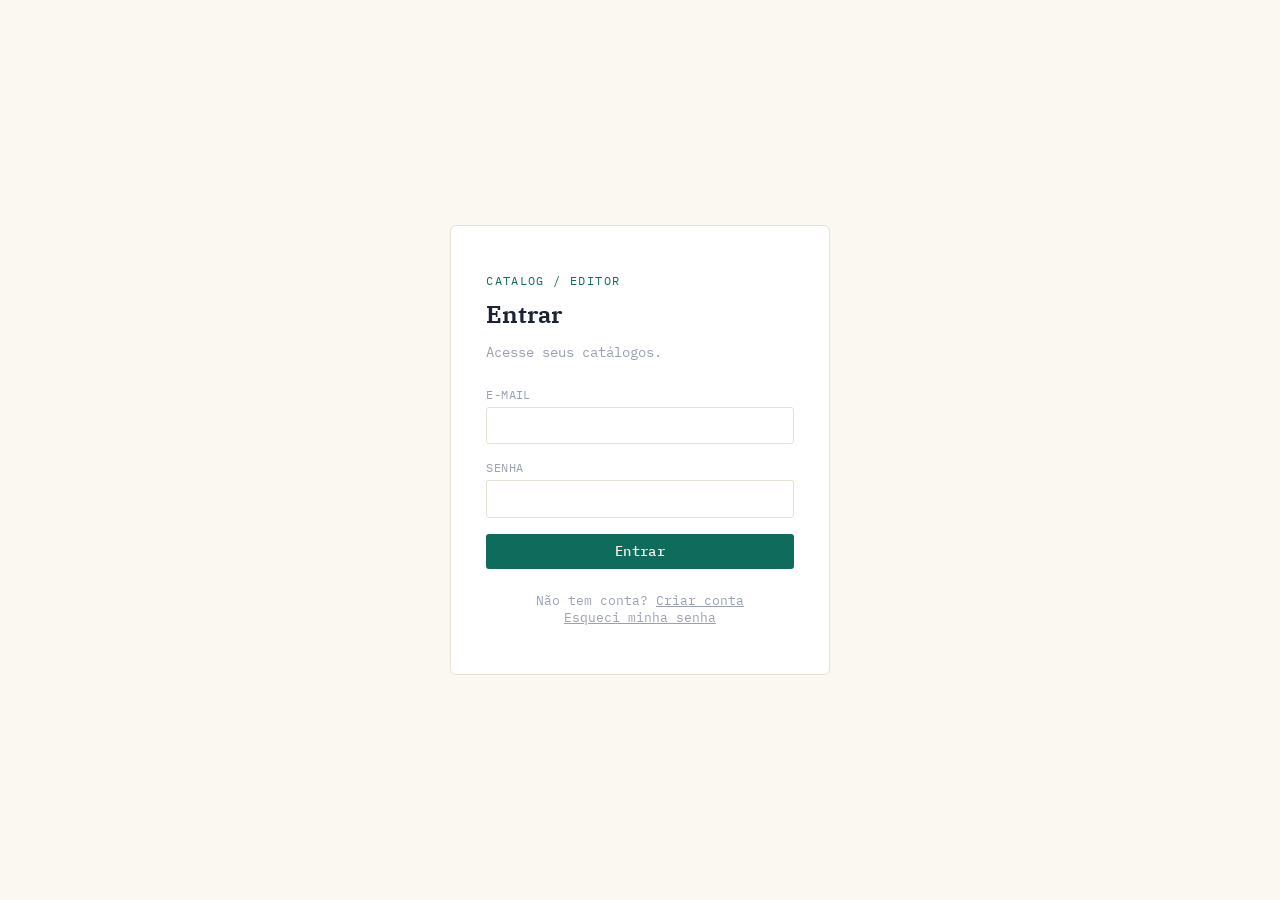
==== dashboard.html @ fa02b17f "first commit" ====
<!doctype html>
<html lang="pt-br">
<head>
  <meta charset="UTF-8" />
  <meta name="viewport" content="width=device-width, initial-scale=1.0" />
  <title>Meus catálogos</title>
  <link rel="stylesheet" href="css/style.css" />
</head>
<body>
  <header class="app-header">
    <a href="dashboard.html" class="brand">catalog<span>/</span>editor</a>
    <nav class="app-nav">
      <span id="user-name"></span>
      <a href="profile.html">Perfil</a>
      <button id="logout-btn">Sair</button>
    </nav>
  </header>

  <main class="page-wrap">
    <div class="page-head">
      <div>
        <p class="eyebrow">Espaço de trabalho</p>
        <h1>Meus catálogos</h1>
      </div>
    </div>

    <div id="msg"></div>
    <div id="grid" class="catalogue-grid"></div>
  </main>

  <script type="module" src="js/dashboard.js"></script>
</body>
</html>
---- css/style.css ----
@import url("https://fonts.googleapis.com/css2?family=IBM+Plex+Mono:wght@400;500;600&family=IBM+Plex+Serif:ital,wght@0,400;0,600;1,400&display=swap");

:root {
  --ink: #1c2333;
  --ink-2: #242b41;
  --paper: #fbf8f2;
  --paper-line: #e7e1d3;
  --accent: #0f6b5c;
  --accent-hover: #0c5548;
  --danger: #c4432b;
  --danger-hover: #a5371f;
  --text-light: #f3f1ea;
  --text-muted: #9aa0b4;
  --text-dark: #1c2333;
  --radius: 3px;
  --mono: "IBM Plex Mono", ui-monospace, monospace;
  --serif: "IBM Plex Serif", Georgia, serif;
}

* {
  box-sizing: border-box;
}

body {
  margin: 0;
  font-family: var(--mono);
  color: var(--text-dark);
  background: var(--paper);
  -webkit-font-smoothing: antialiased;
}

a {
  color: inherit;
}

h1, h2, h3 {
  font-family: var(--serif);
  margin: 0 0 0.5em;
  font-weight: 600;
}

button, input, select, textarea {
  font-family: var(--mono);
  font-size: 0.85rem;
}

label {
  display: block;
  font-size: 0.72rem;
  letter-spacing: 0.04em;
  text-transform: uppercase;
  color: var(--text-muted);
  margin-bottom: 0.3rem;
}

input[type="text"],
input[type="email"],
input[type="password"],
input[type="number"],
input[type="color"],
input[type="url"],
textarea,
select {
  width: 100%;
  padding: 0.55rem 0.6rem;
  border: 1px solid var(--paper-line);
  border-radius: var(--radius);
  background: #fff;
  color: var(--text-dark);
}

input:focus, textarea:focus, select:focus, button:focus-visible {
  outline: 2px solid var(--accent);
  outline-offset: 1px;
}

button {
  cursor: pointer;
  border: none;
  border-radius: var(--radius);
  padding: 0.55rem 1rem;
  font-weight: 500;
  letter-spacing: 0.02em;
}

.btn-primary {
  background: var(--accent);
  color: var(--text-light);
}
.btn-primary:hover { background: var(--accent-hover); }

.btn-secondary {
  background: transparent;
  border: 1px solid var(--paper-line);
  color: var(--text-dark);
}
.btn-secondary:hover { border-color: var(--ink); }

.btn-danger {
  background: transparent;
  color: var(--danger);
  border: 1px solid var(--danger);
}
.btn-danger:hover { background: var(--danger); color: #fff; }

.btn-block { width: 100%; }

/* ---------- Telas de autenticação ---------- */

.auth-shell {
  min-height: 100vh;
  display: grid;
  place-items: center;
  padding: 2rem;
}

.auth-card {
  width: 100%;
  max-width: 380px;
  background: #fff;
  border: 1px solid var(--paper-line);
  border-radius: 6px;
  padding: 2.2rem;
}

.auth-mark {
  font-family: var(--mono);
  font-size: 0.72rem;
  letter-spacing: 0.12em;
  text-transform: uppercase;
  color: var(--accent);
  margin-bottom: 0.6rem;
}

.auth-card h1 {
  font-size: 1.5rem;
}

.auth-sub {
  color: var(--text-muted);
  font-size: 0.85rem;
  margin-bottom: 1.6rem;
}

.field {
  margin-bottom: 1rem;
}

.auth-footer {
  margin-top: 1.4rem;
  font-size: 0.8rem;
  color: var(--text-muted);
  text-align: center;
}

.msg {
  border-radius: var(--radius);
  padding: 0.6rem 0.75rem;
  font-size: 0.8rem;
  margin-bottom: 1rem;
}
.msg-error { background: #fbeae6; color: var(--danger); border: 1px solid #f0c9bd; }
.msg-success { background: #e9f3f0; color: var(--accent); border: 1px solid #c6ded8; }
.msg-info { background: #eef0f5; color: var(--ink); border: 1px solid #dde1ea; }

.token-reveal {
  margin-top: 1rem;
  padding: 0.7rem;
  background: var(--paper);
  border: 1px dashed var(--paper-line);
  border-radius: var(--radius);
  font-size: 0.72rem;
  word-break: break-all;
}
.token-reveal strong { display: block; text-transform: uppercase; letter-spacing: 0.05em; margin-bottom: 0.3rem; color: var(--text-muted); font-size: 0.68rem;}

/* ---------- Layout app (dashboard / editor / perfil) ---------- */

.app-header {
  background: var(--ink);
  color: var(--text-light);
  padding: 0.85rem 1.5rem;
  display: flex;
  align-items: center;
  justify-content: space-between;
}

.app-header .brand {
  font-family: var(--mono);
  font-size: 0.8rem;
  letter-spacing: 0.1em;
  text-transform: uppercase;
  color: var(--text-light);
  text-decoration: none;
}
.app-header .brand span { color: var(--accent); }

.app-nav { display: flex; align-items: center; gap: 1.2rem; font-size: 0.78rem; }
.app-nav a { color: var(--text-muted); text-decoration: none; }
.app-nav a:hover { color: var(--text-light); }
.app-nav button { background: none; padding: 0; color: var(--text-muted); font-size: 0.78rem; }
.app-nav button:hover { color: var(--text-light); }

.page-wrap {
  max-width: 1100px;
  margin: 0 auto;
  padding: 2rem 1.5rem 4rem;
}

.page-head {
  display: flex;
  justify-content: space-between;
  align-items: flex-end;
  margin-bottom: 1.6rem;
  gap: 1rem;
  flex-wrap: wrap;
}

.page-head p.eyebrow {
  font-family: var(--mono);
  font-size: 0.72rem;
  letter-spacing: 0.1em;
  text-transform: uppercase;
  color: var(--accent);
  margin: 0 0 0.3rem;
}

/* ---------- Dashboard ---------- */

.catalogue-grid {
  display: grid;
  grid-template-columns: repeat(auto-fill, minmax(220px, 1fr));
  gap: 1.1rem;
}

.catalogue-card {
  background: #fff;
  border: 1px solid var(--paper-line);
  border-radius: 4px;
  padding: 1.1rem;
  text-decoration: none;
  color: var(--text-dark);
  display: flex;
  flex-direction: column;
  gap: 0.5rem;
  transition: border-color 0.15s;
  position: relative;
}
.catalogue-card:hover { border-color: var(--accent); }

.catalogue-card h3 {
  font-size: 1.05rem;
  margin: 0;
}

.catalogue-card .meta {
  font-size: 0.7rem;
  color: var(--text-muted);
}

.catalogue-card .card-actions {
  margin-top: auto;
  display: flex;
  justify-content: flex-end;
}
.catalogue-card .card-actions button {
  font-size: 0.7rem;
  padding: 0.3rem 0.6rem;
}

.new-catalogue-card {
  border: 1px dashed var(--paper-line);
  border-radius: 4px;
  display: flex;
  align-items: center;
  justify-content: center;
  min-height: 110px;
  background: transparent;
  color: var(--text-muted);
  font-size: 0.85rem;
}
.new-catalogue-card:hover { border-color: var(--accent); color: var(--accent); }

.empty-state {
  border: 1px dashed var(--paper-line);
  border-radius: 4px;
  padding: 3rem 2rem;
  text-align: center;
  color: var(--text-muted);
}
.empty-state h2 { color: var(--text-dark); font-size: 1.2rem; }

/* ---------- Editor ---------- */

.editor-shell {
  display: grid;
  grid-template-columns: 240px 1fr 260px;
  height: calc(100vh - 56px);
}

.editor-panel {
  background: var(--ink-2);
  color: var(--text-light);
  padding: 1.2rem;
  overflow-y: auto;
}
.editor-panel h4 {
  font-family: var(--mono);
  font-size: 0.7rem;
  letter-spacing: 0.08em;
  text-transform: uppercase;
  color: var(--text-muted);
  margin: 1.3rem 0 0.6rem;
}
.editor-panel h4:first-child { margin-top: 0; }

.editor-panel label { color: var(--text-muted); }
.editor-panel input[type="text"],
.editor-panel input[type="number"],
.editor-panel input[type="url"],
.editor-panel input[type="color"],
.editor-panel input[type="file"] {
  background: var(--ink);
  border-color: #3a4260;
  color: var(--text-light);
}
.editor-panel input[type="file"] {
  padding: 0.4rem;
  font-size: 0.72rem;
}

.dim-row { display: grid; grid-template-columns: 1fr 1fr; gap: 0.5rem; }

.add-element-btn {
  width: 100%;
  background: transparent;
  border: 1px solid #3a4260;
  color: var(--text-light);
  margin-bottom: 0.5rem;
  text-align: left;
  font-size: 0.78rem;
}
.add-element-btn:hover { border-color: var(--accent); color: var(--accent); }

/* .btn-secondary foi pensado pra fundos claros (texto escuro). Dentro do
   painel escuro do editor (ex: os botões de exportar PNG/PDF) isso ficava
   quase ilegível — texto escuro em cima de fundo escuro. */
.editor-panel .btn-secondary {
  color: var(--text-light);
  border-color: #3a4260;
}
.editor-panel .btn-secondary:hover {
  border-color: var(--accent);
  color: var(--accent);
}

.canvas-viewport {
  overflow: auto;
  display: flex;
  align-items: flex-start;
  justify-content: center;
  padding: 3rem;
  background:
    linear-gradient(90deg, rgba(0,0,0,0.035) 1px, transparent 1px),
    linear-gradient(rgba(0,0,0,0.035) 1px, transparent 1px);
  background-size: 24px 24px;
}

.page-frame {
  position: relative;
  flex-shrink: 0;
}

.page-frame::before, .page-frame::after,
.page-frame .crop-tl, .page-frame .crop-tr, .page-frame .crop-bl, .page-frame .crop-br {
  content: "";
  position: absolute;
  width: 14px;
  height: 14px;
  border: 1px solid var(--ink);
  opacity: 0.35;
}
.page-frame .crop-tl { top: -8px; left: -8px; border-width: 1px 0 0 1px; }
.page-frame .crop-tr { top: -8px; right: -8px; border-width: 1px 1px 0 0; }
.page-frame .crop-bl { bottom: -8px; left: -8px; border-width: 0 0 1px 1px; }
.page-frame .crop-br { bottom: -8px; right: -8px; border-width: 0 1px 1px 0; }
.page-frame::before, .page-frame::after { display: none; }

.page-canvas {
  background: #fff;
  box-shadow: 0 8px 30px rgba(28, 35, 51, 0.18);
  position: relative;
  overflow: hidden;
}
.page-canvas.drag-over {
  outline: 3px dashed var(--accent);
  outline-offset: -3px;
}

.page-spec {
  position: absolute;
  bottom: -1.6rem;
  left: 0;
  font-size: 0.68rem;
  color: var(--text-muted);
  letter-spacing: 0.03em;
}

.el {
  position: absolute;
  border: 1px solid transparent;
  cursor: grab;
  font-family: var(--serif);
  font-size: 0.95rem;
  line-height: 1.35;
  padding: 4px 6px;
}
.el.el-image { overflow: hidden; }
.el.el-text { overflow: visible; }
.el:hover { border-color: rgba(15, 107, 92, 0.35); }
.el.selected { border-color: var(--accent); }
.el.dragging { cursor: grabbing; opacity: 0.85; }
.el img { width: 100%; height: 100%; object-fit: cover; display: block; pointer-events: none; }
.el .el-content {
  outline: none;
  width: 100%;
  height: 100%;
  white-space: pre-wrap;
  overflow-wrap: break-word;
}

.el .el-delete {
  position: absolute;
  top: -10px;
  right: -10px;
  width: 20px;
  height: 20px;
  border-radius: 50%;
  background: var(--danger);
  color: #fff;
  font-size: 0.7rem;
  line-height: 1;
  display: none;
  align-items: center;
  justify-content: center;
  padding: 0;
}
.el.selected .el-delete { display: flex; }

.el .el-resize {
  position: absolute;
  width: 11px;
  height: 11px;
  right: -6px;
  bottom: -6px;
  background: var(--accent);
  border: 2px solid #fff;
  border-radius: 2px;
  cursor: nwse-resize;
  display: none;
}
.el.selected .el-resize { display: block; }

.page-canvas.exporting .el { border-color: transparent !important; }
.page-canvas.exporting .el-delete,
.page-canvas.exporting .el-resize { display: none !important; }

.status-line {
  font-size: 0.72rem;
  color: var(--text-muted);
  padding: 0.4rem 1.5rem;
  border-top: 1px solid var(--paper-line);
  background: #fff;
}
.status-line.saving { color: var(--accent); }
.status-line.error { color: var(--danger); }

.field-inline { display: flex; gap: 0.5rem; margin-bottom: 0.9rem; }
.field-inline > * { flex: 1; }

hr.rule { border: none; border-top: 1px solid #3a4260; margin: 1rem 0; }

@media (max-width: 900px) {
  .editor-shell { grid-template-columns: 1fr; height: auto; }
  .canvas-viewport { order: -1; padding: 1.5rem; }
}

/* ---------- Homepage ---------- */

.home-header {
  display: flex;
  align-items: center;
  justify-content: space-between;
  padding: 1.3rem 1.8rem;
}
.home-header .brand {
  font-family: var(--mono);
  font-size: 0.8rem;
  letter-spacing: 0.1em;
  text-transform: uppercase;
  text-decoration: none;
  color: var(--text-dark);
}
.home-header .brand span { color: var(--accent); }
.home-header .btn-nav {
  font-size: 0.75rem;
  padding: 0.5rem 1rem;
}

.hero {
  max-width: 620px;
  margin: 0 auto;
  padding: 3.5rem 1.5rem 2.5rem;
  text-align: center;
}
.hero .eyebrow {
  font-family: var(--mono);
  font-size: 0.72rem;
  letter-spacing: 0.12em;
  text-transform: uppercase;
  color: var(--accent);
  margin: 0 0 0.9rem;
}
.hero h1 {
  font-size: 2.3rem;
  line-height: 1.2;
  margin: 0 0 1rem;
}
.hero p.lead {
  color: var(--text-muted);
  font-size: 0.95rem;
  line-height: 1.6;
  max-width: 460px;
  margin: 0 auto 2rem;
}
.hero .btn-primary {
  font-size: 0.85rem;
  padding: 0.75rem 1.6rem;
}

.mock-wrap {
  display: flex;
  justify-content: center;
  margin: 2.5rem auto 0;
  padding-bottom: 2.5rem;
}
.mock-page {
  width: 220px;
  height: 300px;
  background: #fff;
  box-shadow: 0 14px 34px rgba(28, 35, 51, 0.16);
  position: relative;
  transform: rotate(-2deg);
}
.mock-el-text {
  position: absolute;
  top: 22px;
  left: 20px;
  right: 20px;
  height: 16px;
  background: var(--ink);
  opacity: 0.08;
}
.mock-el-text.short { width: 60%; top: 46px; }
.mock-el-image {
  position: absolute;
  left: 20px;
  right: 20px;
  bottom: 24px;
  height: 130px;
  background: var(--accent);
  opacity: 0.85;
}

.features {
  display: grid;
  grid-template-columns: repeat(3, 1fr);
  gap: 1.6rem;
  max-width: 860px;
  margin: 0 auto;
  padding: 2.5rem 1.5rem 4rem;
}
.feature {
  border-top: 1px solid var(--paper-line);
  padding-top: 1rem;
}
.feature p.tag {
  font-family: var(--mono);
  font-size: 0.68rem;
  letter-spacing: 0.08em;
  text-transform: uppercase;
  color: var(--accent);
  margin: 0 0 0.4rem;
}
.feature h3 {
  font-size: 1rem;
  margin: 0 0 0.35rem;
}
.feature p.desc {
  font-size: 0.83rem;
  color: var(--text-muted);
  line-height: 1.5;
  margin: 0;
}

@media (max-width: 700px) {
  .features { grid-template-columns: 1fr; }
}
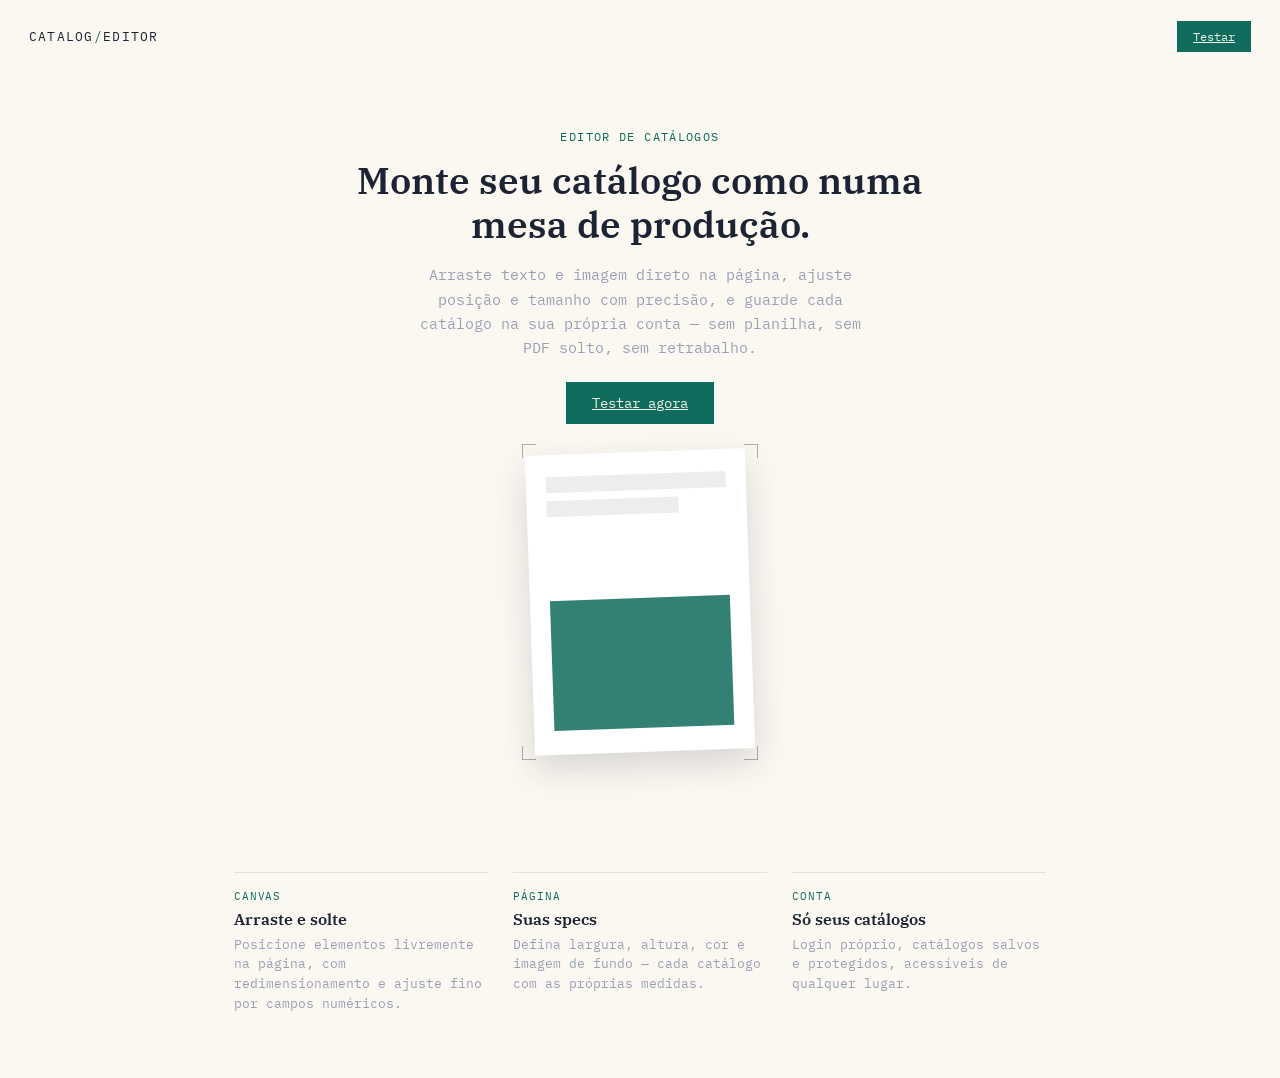
==== commit c6e0a8e3: "Fixed editor and profile settings" ====
--- a/dashboard.html
+++ b/dashboard.html
@@ -10,7 +10,10 @@
   <header class="app-header">
     <a href="dashboard.html" class="brand">catalog<span>/</span>editor</a>
     <nav class="app-nav">
-      <span id="user-name"></span>
+      <div class="user-badge">
+        <img id="user-avatar" class="avatar" alt="" hidden />
+        <span id="user-name"></span>
+      </div>
       <a href="profile.html">Perfil</a>
       <button id="logout-btn">Sair</button>
     </nav>
@@ -30,4 +33,4 @@
 
   <script type="module" src="js/dashboard.js"></script>
 </body>
-</html>
+</html>
--- a/css/style.css
+++ b/css/style.css
@@ -606,3 +606,126 @@
 @media (max-width: 700px) {
   .features { grid-template-columns: 1fr; }
 }
+
+/* ---------- Avatar (badge no header + upload no perfil) ---------- */
+
+.user-badge {
+  display: flex;
+  align-items: center;
+  gap: 0.5rem;
+}
+
+.avatar {
+  width: 28px;
+  height: 28px;
+  border-radius: 50%;
+  object-fit: cover;
+  border: 1px solid rgba(255, 255, 255, 0.25);
+  flex-shrink: 0;
+}
+
+.avatar-dropzone-wrap {
+  display: flex;
+  flex-direction: column;
+  align-items: flex-start;
+  gap: 0.4rem;
+  margin-bottom: 1.4rem;
+}
+
+.avatar-dropzone {
+  width: 96px;
+  height: 96px;
+  border-radius: 50%;
+  border: 2px dashed var(--paper-line);
+  background: #fff;
+  display: flex;
+  align-items: center;
+  justify-content: center;
+  overflow: hidden;
+  cursor: pointer;
+  transition: border-color 0.15s;
+}
+.avatar-dropzone:hover,
+.avatar-dropzone:focus-visible,
+.avatar-dropzone.drag-over {
+  border-color: var(--accent);
+}
+.avatar-dropzone img {
+  width: 100%;
+  height: 100%;
+  object-fit: cover;
+}
+.avatar-placeholder {
+  font-size: 0.62rem;
+  line-height: 1.3;
+  text-align: center;
+  color: var(--text-muted);
+  padding: 0 0.7rem;
+}
+.avatar-remove-btn {
+  background: none;
+  border: none;
+  padding: 0;
+  font-size: 0.72rem;
+  color: var(--text-muted);
+  text-decoration: underline;
+  cursor: pointer;
+}
+.avatar-remove-btn:hover { color: var(--danger); }
+
+/* ---------- Formato de página / orientação (editor) ---------- */
+
+.orientation-toggle {
+  display: flex;
+  gap: 0.5rem;
+  margin-bottom: 0.9rem;
+}
+.orientation-btn {
+  flex: 1;
+  background: transparent;
+  border: 1px solid #3a4260;
+  color: var(--text-light);
+  font-size: 0.75rem;
+  padding: 0.5rem;
+}
+.orientation-btn.active {
+  background: var(--accent);
+  border-color: var(--accent);
+}
+.orientation-btn:hover:not(.active) {
+  border-color: var(--accent);
+  color: var(--accent);
+}
+
+/* ---------- Responsividade geral ---------- */
+
+@media (max-width: 640px) {
+  .app-header {
+    flex-wrap: wrap;
+    gap: 0.6rem;
+    padding: 0.75rem 1rem;
+  }
+  .app-nav {
+    flex-wrap: wrap;
+    gap: 0.7rem;
+    width: 100%;
+    justify-content: flex-end;
+  }
+  .page-wrap {
+    padding: 1.5rem 1rem 3rem;
+  }
+  .page-head {
+    flex-direction: column;
+    align-items: flex-start;
+  }
+  .auth-card {
+    padding: 1.6rem;
+  }
+  .hero h1 {
+    font-size: 1.7rem;
+  }
+}
+
+@media (max-width: 480px) {
+  .catalogue-grid { grid-template-columns: 1fr; }
+}
